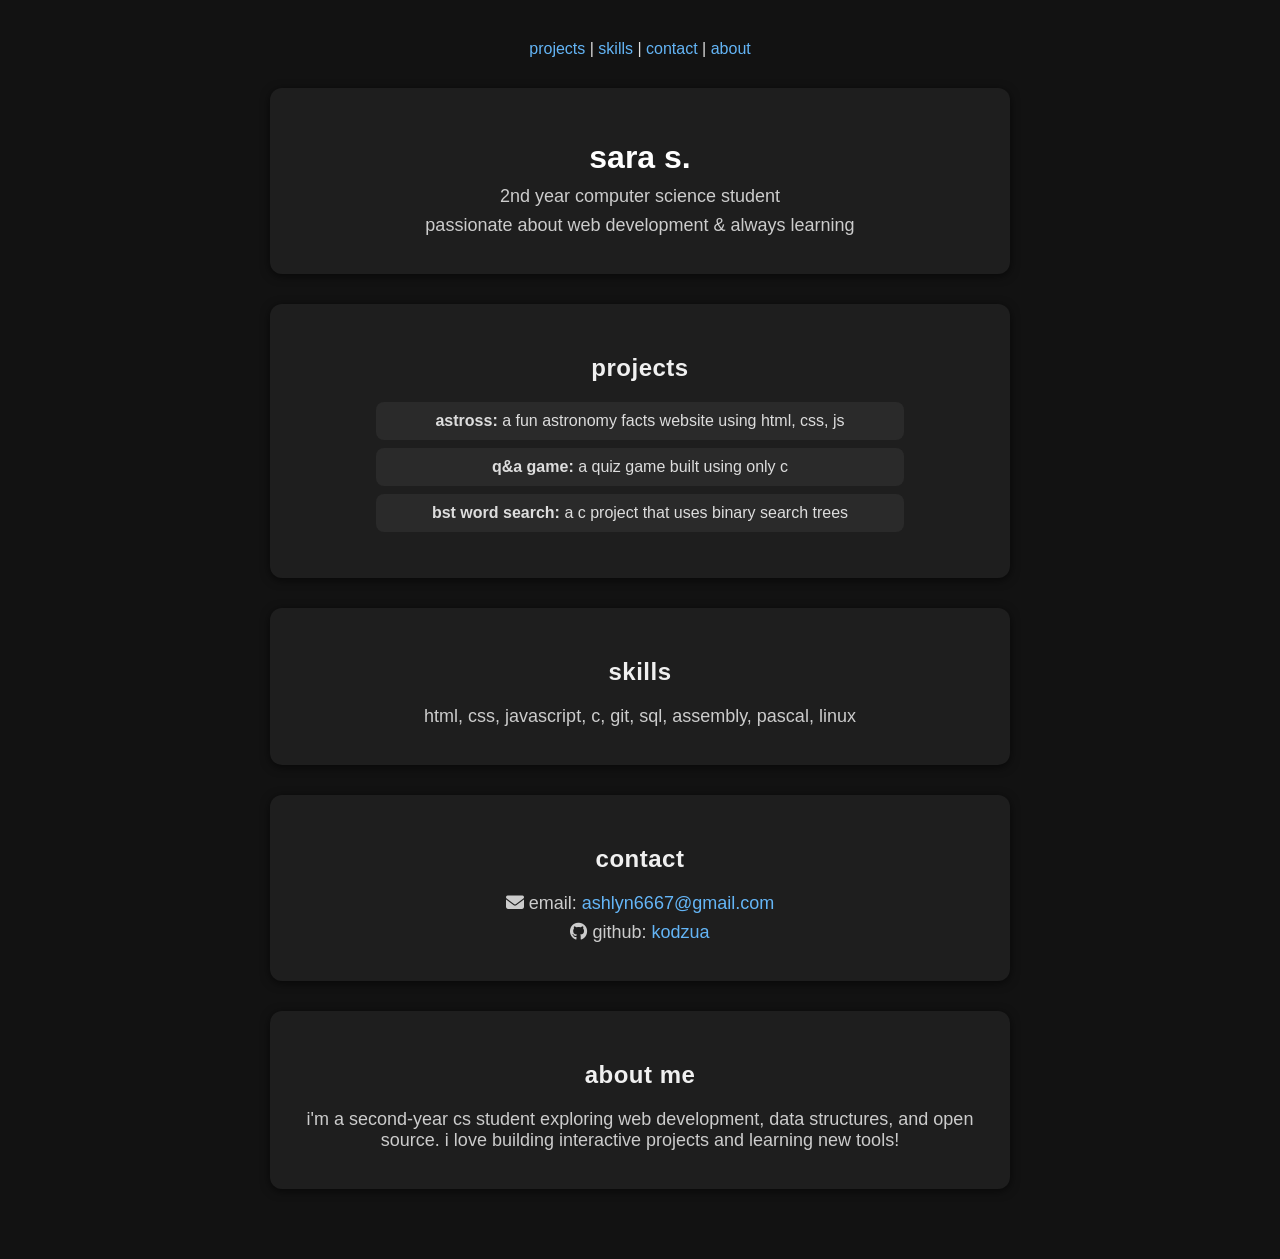
==== index.html @ be4f7c01 "Update and rename modified_portfolio.html to index.html" ====
<!DOCTYPE html>
<html>
  <head>
    <meta name="viewport" content="width=device-width, initial-scale=1.0">
    <meta charset="UTF-8" />
    <title>sara s. - portfolio</title>
    <link rel="stylesheet" href="https://cdnjs.cloudflare.com/ajax/libs/font-awesome/6.4.0/css/all.min.css">
    <style>
  body {
    font-family: sans-serif;
    background-color: #121212;
    padding: 40px 20px;
    margin: 0;
    text-align: center;
    color: #e0e0e0;
  }
  .section {
    background-color: #1e1e1e;
    margin: 30px auto;
    padding: 30px 20px;
    max-width: 700px;
    border-radius: 12px;
    box-shadow: 0 2px 10px rgba(0, 0, 0, 0.6);
  }
  h1 {
    color: #ffffff;
    margin-bottom: 10px;
  }
  h2 {
  color: #f0f0f0;
  font-weight: 600;
  letter-spacing: 0.5px;
}
  p {
    color: #cccccc;
    font-size: 18px;
    margin: 8px 0;
  }
  ul {
    list-style: none;
    padding: 0;
  }
  li {
    background-color: #2a2a2a;
    margin: 8px auto;
    padding: 10px 14px;
    border-radius: 8px;
    max-width: 500px;
    color: #ddd;
  }
  a {
    color: #64b5f6;
    text-decoration: none;
  }
  a:hover {
    text-decoration: underline;
  }
</style>
  </head>
  <body>
    <nav style="margin-bottom: 30px;">
    <a href="#projects">projects</a> | 
    <a href="#skills">skills</a> | 
    <a href="#contact">contact</a> | 
    <a href="#about">about</a>
    </nav>
    <div class="section intro">
      <h1>sara s.</h1>
      <p>2nd year computer science student</p>
      <p>passionate about web development & always learning</p>
    </div>
    <div id = "projects" class="section projects">
      <h2>projects</h2>
      <ul>
        <li><strong>astross:</strong> a fun astronomy facts website using html, css, js</li>
        <li><strong>q&a game:</strong> a quiz game built using only c</li>
        <li><strong>bst word search:</strong> a c project that uses binary search trees</li>
      </ul>
    </div>
    <div id = "skills" class="section skills">
      <h2>skills</h2>
      <p>html, css, javascript, c, git, sql, assembly, pascal, linux</p>
    </div>
    <div id = "contact" class="section contact">
      <h2>contact</h2>
      <p><i class="fas fa-envelope"></i> email: <a href="mailto:ashlyn6667@gmail.com">ashlyn6667@gmail.com</a></p>
      <p><i class="fab fa-github"></i> github: <a href="https://github.com/kodzua" target="_blank">kodzua</a></p>
    </div>
    <div id = "about" class="section about">
      <h2>about me</h2>
      <p>i'm a second-year cs student exploring web development, data structures, and open source. i love building interactive projects and learning new tools!</p>
    </div>
  </body>
</html>
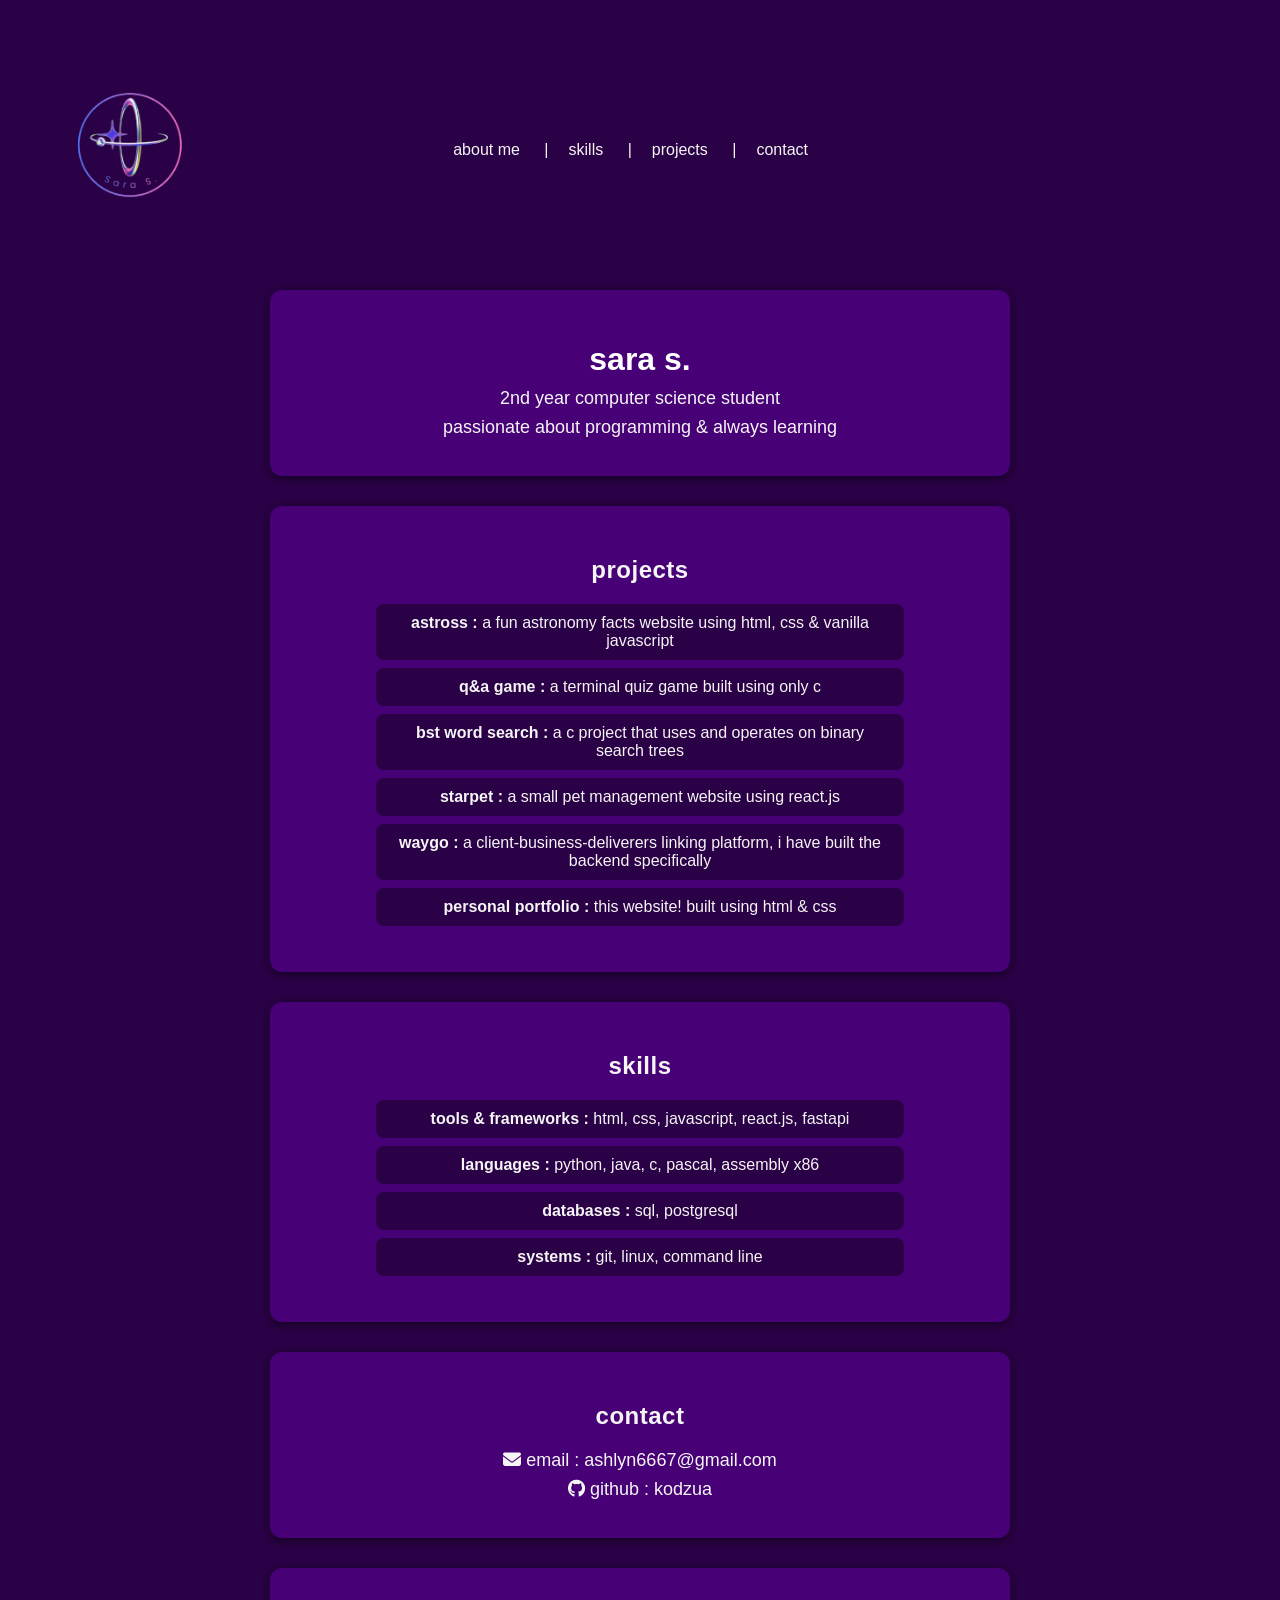
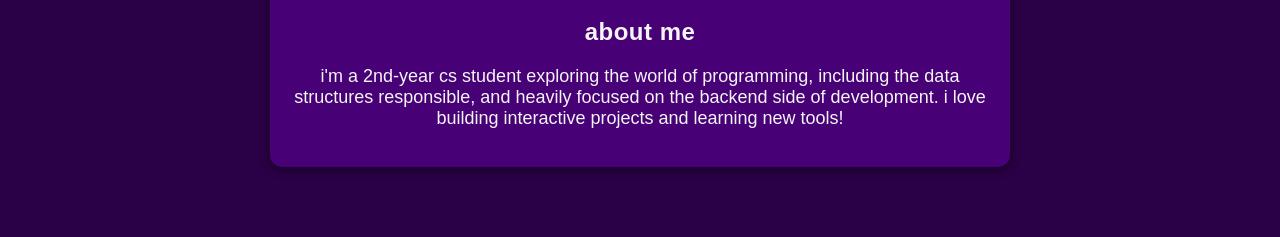
==== commit 36fae9d1: "portfolio redesign + addition of skills and projects" ====
--- a/index.html
+++ b/index.html
@@ -1,94 +1,55 @@
-<!DOCTYPE html>
-<html>
-  <head>
-    <meta name="viewport" content="width=device-width, initial-scale=1.0">
-    <meta charset="UTF-8" />
-    <title>sara s. - portfolio</title>
-    <link rel="stylesheet" href="https://cdnjs.cloudflare.com/ajax/libs/font-awesome/6.4.0/css/all.min.css">
-    <style>
-  body {
-    font-family: sans-serif;
-    background-color: #121212;
-    padding: 40px 20px;
-    margin: 0;
-    text-align: center;
-    color: #e0e0e0;
-  }
-  .section {
-    background-color: #1e1e1e;
-    margin: 30px auto;
-    padding: 30px 20px;
-    max-width: 700px;
-    border-radius: 12px;
-    box-shadow: 0 2px 10px rgba(0, 0, 0, 0.6);
-  }
-  h1 {
-    color: #ffffff;
-    margin-bottom: 10px;
-  }
-  h2 {
-  color: #f0f0f0;
-  font-weight: 600;
-  letter-spacing: 0.5px;
-}
-  p {
-    color: #cccccc;
-    font-size: 18px;
-    margin: 8px 0;
-  }
-  ul {
-    list-style: none;
-    padding: 0;
-  }
-  li {
-    background-color: #2a2a2a;
-    margin: 8px auto;
-    padding: 10px 14px;
-    border-radius: 8px;
-    max-width: 500px;
-    color: #ddd;
-  }
-  a {
-    color: #64b5f6;
-    text-decoration: none;
-  }
-  a:hover {
-    text-decoration: underline;
-  }
-</style>
-  </head>
-  <body>
-    <nav style="margin-bottom: 30px;">
-    <a href="#projects">projects</a> | 
-    <a href="#skills">skills</a> | 
-    <a href="#contact">contact</a> | 
-    <a href="#about">about</a>
-    </nav>
-    <div class="section intro">
-      <h1>sara s.</h1>
-      <p>2nd year computer science student</p>
-      <p>passionate about web development & always learning</p>
-    </div>
-    <div id = "projects" class="section projects">
-      <h2>projects</h2>
-      <ul>
-        <li><strong>astross:</strong> a fun astronomy facts website using html, css, js</li>
-        <li><strong>q&a game:</strong> a quiz game built using only c</li>
-        <li><strong>bst word search:</strong> a c project that uses binary search trees</li>
-      </ul>
-    </div>
-    <div id = "skills" class="section skills">
-      <h2>skills</h2>
-      <p>html, css, javascript, c, git, sql, assembly, pascal, linux</p>
-    </div>
-    <div id = "contact" class="section contact">
-      <h2>contact</h2>
-      <p><i class="fas fa-envelope"></i> email: <a href="mailto:ashlyn6667@gmail.com">ashlyn6667@gmail.com</a></p>
-      <p><i class="fab fa-github"></i> github: <a href="https://github.com/kodzua" target="_blank">kodzua</a></p>
-    </div>
-    <div id = "about" class="section about">
-      <h2>about me</h2>
-      <p>i'm a second-year cs student exploring web development, data structures, and open source. i love building interactive projects and learning new tools!</p>
-    </div>
-  </body>
-</html>
+<!DOCTYPE html>
+<html>
+  <head>
+    <meta name = "viewport" content = "width = device-width, initial-scale = 1.0">
+    <meta charset = "UTF-8" />
+    <title> sara s. - portfolio </title>
+    <link rel = "stylesheet" href = "https://cdnjs.cloudflare.com/ajax/libs/font-awesome/6.4.0/css/all.min.css">
+    <link rel = "stylesheet" href = "style.css">
+  </head>
+  <body>
+    <header>
+      <img src = "images/logoo.png" alt = "logo" class = "logo">
+      <nav class = "nav">
+        <a href = "#about"> about me </a>
+        <a href = "#skills"> skills </a>
+        <a href = "#projects"> projects </a>
+        <a href = "#contact"> contact </a>
+      </nav>
+    </header>
+    <div class = "section">
+      <h1> sara s. </h1>
+      <p> 2nd year computer science student </p>
+      <p> passionate about programming & always learning </p>
+    </div>
+    <div id = "projects" class = "section">
+      <h2> projects </h2>
+      <ul>
+        <li> <strong> astross : </strong> a fun astronomy facts website using html, css & vanilla javascript </li>
+        <li> <strong> q&a game : </strong> a terminal quiz game built using only c </li>
+        <li> <strong> bst word search : </strong> a c project that uses and operates on binary search trees </li>
+        <li> <strong> starpet : </strong> a small pet management website using react.js </li>
+        <li> <strong> waygo : </strong> a client-business-deliverers linking platform, i have built the backend specifically </li>
+        <li> <strong> personal portfolio : </strong> this website! built using html & css </li>
+      </ul>
+    </div>
+    <div id = "skills" class = "section">
+      <h2> skills </h2>
+      <ul>
+        <li> <strong> tools & frameworks : </strong> html, css, javascript, react.js, fastapi </li>
+        <li> <strong> languages : </strong> python, java, c, pascal, assembly x86 </li>
+        <li> <strong> databases : </strong> sql, postgresql </li>
+        <li> <strong> systems : </strong> git, linux, command line </li>
+      </ul>
+    </div>
+    <div id = "contact" class = "section">
+      <h2> contact </h2>
+      <p> <i class = "fas fa-envelope"> </i> email : <a href = "mailto:ashlyn6667@gmail.com"> ashlyn6667@gmail.com </a> </p>
+      <p> <i class = "fab fa-github"> </i> github : <a href = "https://github.com/kodzua" target = "_blank"> kodzua </a> </p>
+    </div>
+    <div id = "about" class = "section">
+      <h2> about me </h2>
+      <p> i'm a 2nd-year cs student exploring the world of programming, including the data structures responsible, and heavily focused on the backend side of development. i love building interactive projects and learning new tools! </p>
+    </div>
+  </body>
+</html>
--- a/style.css
+++ b/style.css
@@ -0,0 +1,69 @@
+body {
+    font-family : sans-serif;
+    background-color : rgb(42, 0, 70);
+    padding : 40px 20px;
+    margin : 0;
+    text-align : center;
+    color : white;
+    }
+.section {
+    background-color : rgb(71, 0, 118);
+    margin : 30px auto;
+    padding : 30px 20px;
+    max-width : 700px;
+    border-radius : 12px;
+    box-shadow : 0 2px 10px rgba(0, 0, 0, 0.6);
+    }
+h1 {
+    color : white;
+    margin-bottom : 10px;
+    }
+h2 {
+    color : whitesmoke;
+    font-weight : 600;
+    letter-spacing : 0.5px;
+    }
+p {
+    color : whitesmoke;
+    font-size : 18px;
+    margin : 8px 0;
+    }
+ul {
+    list-style : none;
+    padding : 0;
+    }
+li {
+    background-color : rgb(42, 0, 70);
+    margin : 8px auto;
+    padding : 10px 14px;
+    border-radius : 8px;
+    max-width : 500px;
+    color : whitesmoke;
+    }
+a {
+    color : whitesmoke;
+    text-decoration : none;
+    }
+a:hover {
+    text-decoration : underline;
+    }
+nav {
+    display : flex;
+    justify-content : center; /* exclusive to flexbox */
+    gap : 20px;
+    margin-right : 452px;
+    }
+nav a:not(:last-child)::after {
+    content : "|";
+    margin-left : 20px;
+    }
+header {
+    display : flex;
+    justify-content : space-between;
+    align-items : center;
+    margin-bottom : 10px;
+    }
+.logo {
+    height : 220px;
+    width : auto;
+    }
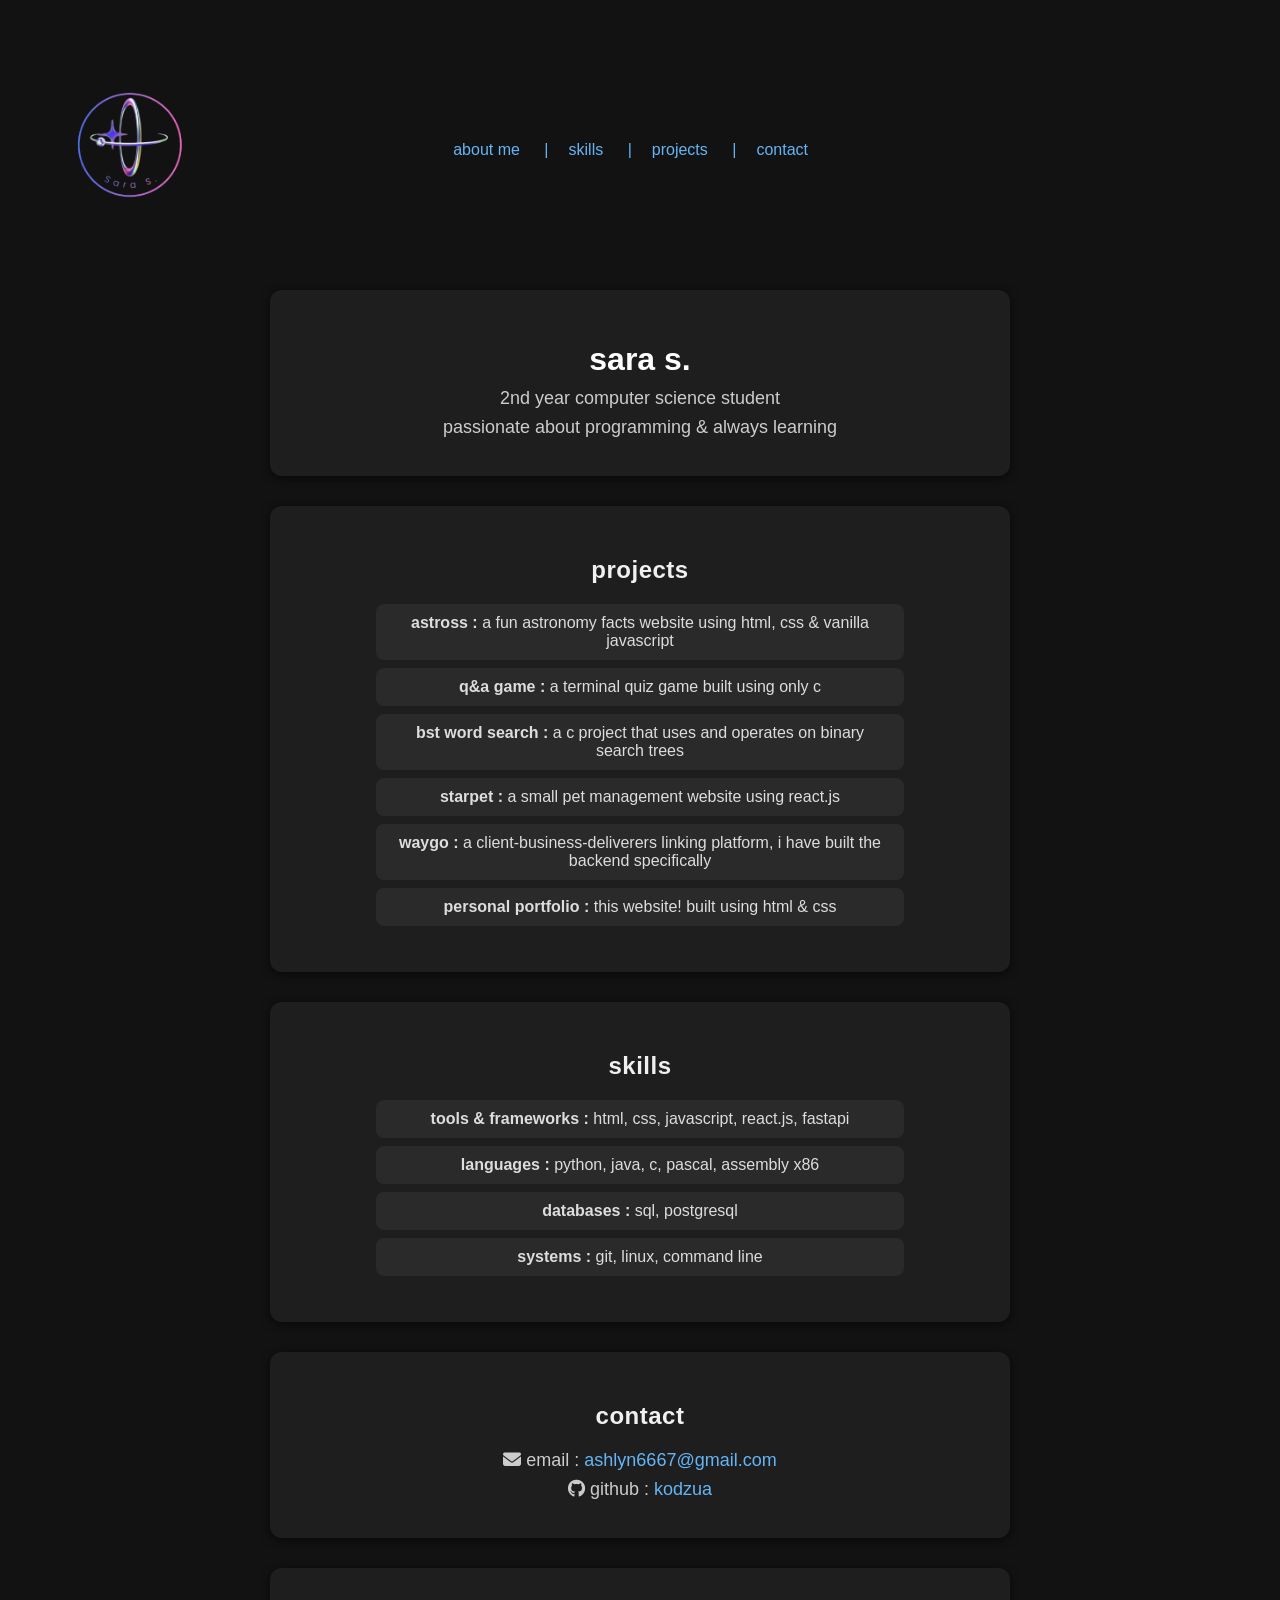
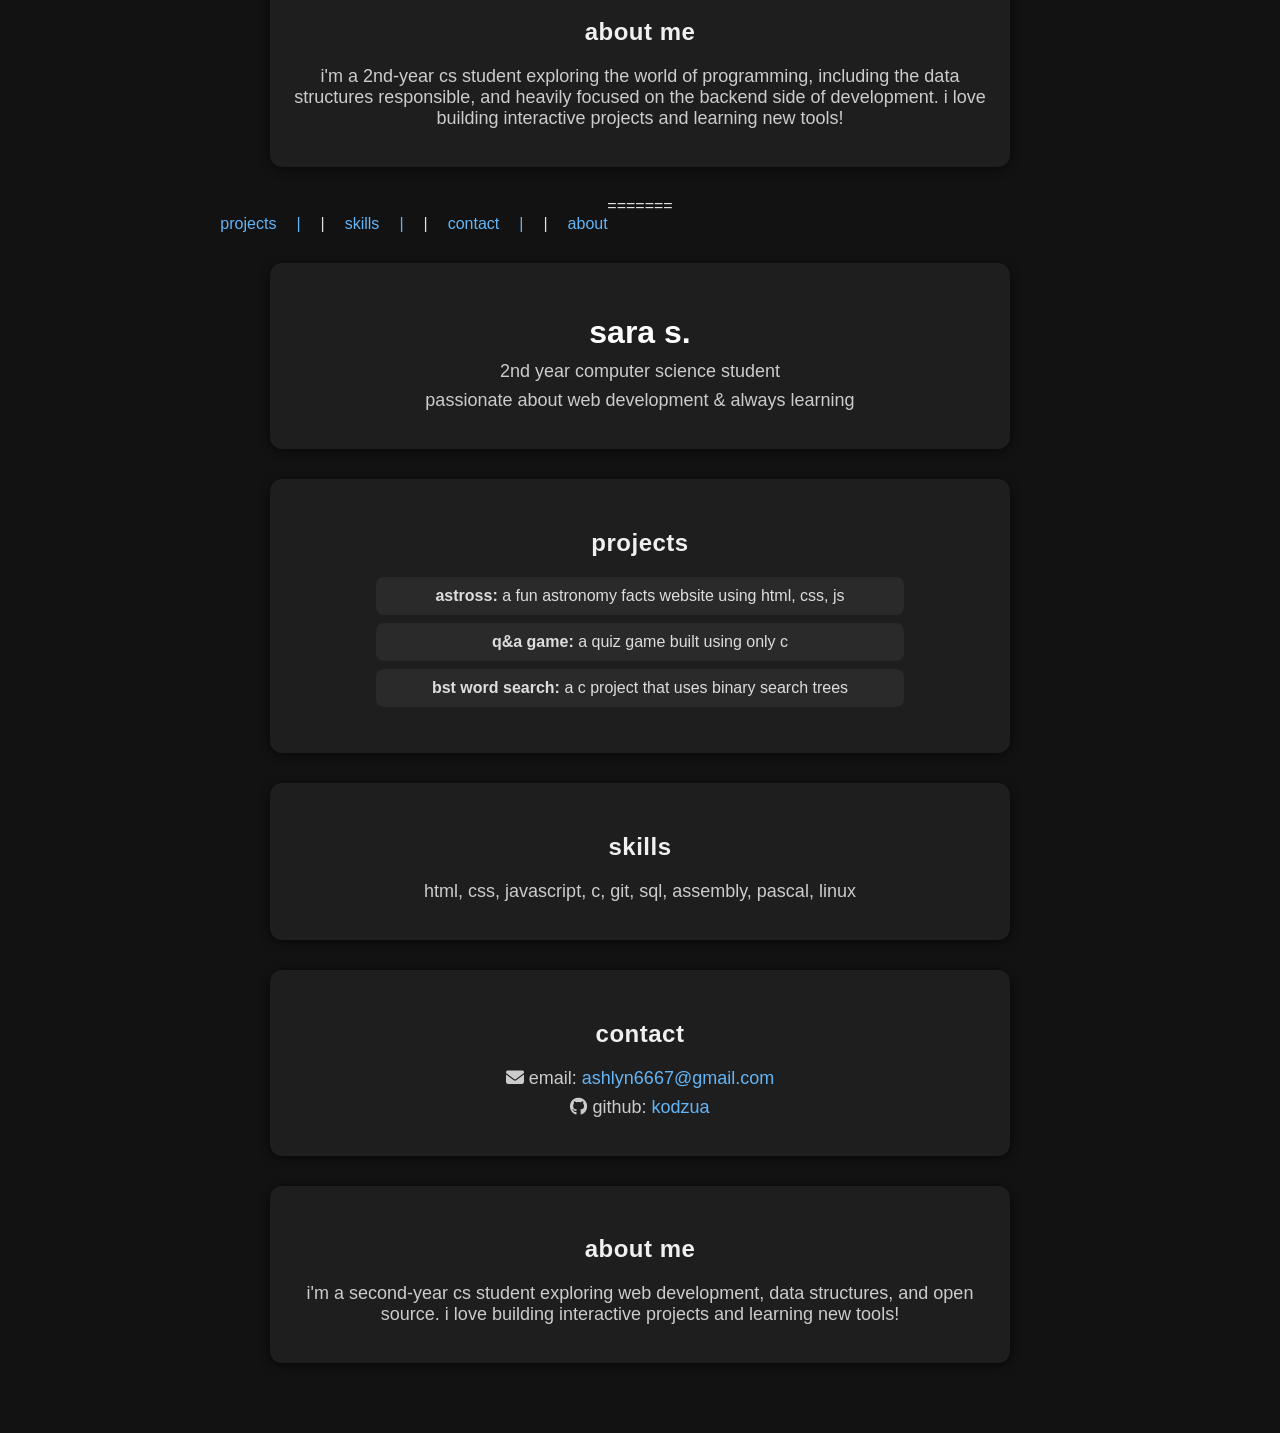
==== commit 21260af9: "resolve merge conflict" ====
--- a/index.html
+++ b/index.html
@@ -53,3 +53,99 @@
     </div>
   </body>
 </html>
+=======
+<!DOCTYPE html>
+<html>
+  <head>
+    <meta name="viewport" content="width=device-width, initial-scale=1.0">
+    <meta charset="UTF-8" />
+    <title>sara s. - portfolio</title>
+    <link rel="stylesheet" href="https://cdnjs.cloudflare.com/ajax/libs/font-awesome/6.4.0/css/all.min.css">
+    <style>
+  body {
+    font-family: sans-serif;
+    background-color: #121212;
+    padding: 40px 20px;
+    margin: 0;
+    text-align: center;
+    color: #e0e0e0;
+  }
+  .section {
+    background-color: #1e1e1e;
+    margin: 30px auto;
+    padding: 30px 20px;
+    max-width: 700px;
+    border-radius: 12px;
+    box-shadow: 0 2px 10px rgba(0, 0, 0, 0.6);
+  }
+  h1 {
+    color: #ffffff;
+    margin-bottom: 10px;
+  }
+  h2 {
+  color: #f0f0f0;
+  font-weight: 600;
+  letter-spacing: 0.5px;
+}
+  p {
+    color: #cccccc;
+    font-size: 18px;
+    margin: 8px 0;
+  }
+  ul {
+    list-style: none;
+    padding: 0;
+  }
+  li {
+    background-color: #2a2a2a;
+    margin: 8px auto;
+    padding: 10px 14px;
+    border-radius: 8px;
+    max-width: 500px;
+    color: #ddd;
+  }
+  a {
+    color: #64b5f6;
+    text-decoration: none;
+  }
+  a:hover {
+    text-decoration: underline;
+  }
+</style>
+  </head>
+  <body>
+    <nav style="margin-bottom: 30px;">
+    <a href="#projects">projects</a> | 
+    <a href="#skills">skills</a> | 
+    <a href="#contact">contact</a> | 
+    <a href="#about">about</a>
+    </nav>
+    <div class="section intro">
+      <h1>sara s.</h1>
+      <p>2nd year computer science student</p>
+      <p>passionate about web development & always learning</p>
+    </div>
+    <div id = "projects" class="section projects">
+      <h2>projects</h2>
+      <ul>
+        <li><strong>astross:</strong> a fun astronomy facts website using html, css, js</li>
+        <li><strong>q&a game:</strong> a quiz game built using only c</li>
+        <li><strong>bst word search:</strong> a c project that uses binary search trees</li>
+      </ul>
+    </div>
+    <div id = "skills" class="section skills">
+      <h2>skills</h2>
+      <p>html, css, javascript, c, git, sql, assembly, pascal, linux</p>
+    </div>
+    <div id = "contact" class="section contact">
+      <h2>contact</h2>
+      <p><i class="fas fa-envelope"></i> email: <a href="mailto:ashlyn6667@gmail.com">ashlyn6667@gmail.com</a></p>
+      <p><i class="fab fa-github"></i> github: <a href="https://github.com/kodzua" target="_blank">kodzua</a></p>
+    </div>
+    <div id = "about" class="section about">
+      <h2>about me</h2>
+      <p>i'm a second-year cs student exploring web development, data structures, and open source. i love building interactive projects and learning new tools!</p>
+    </div>
+  </body>
+</html>
+
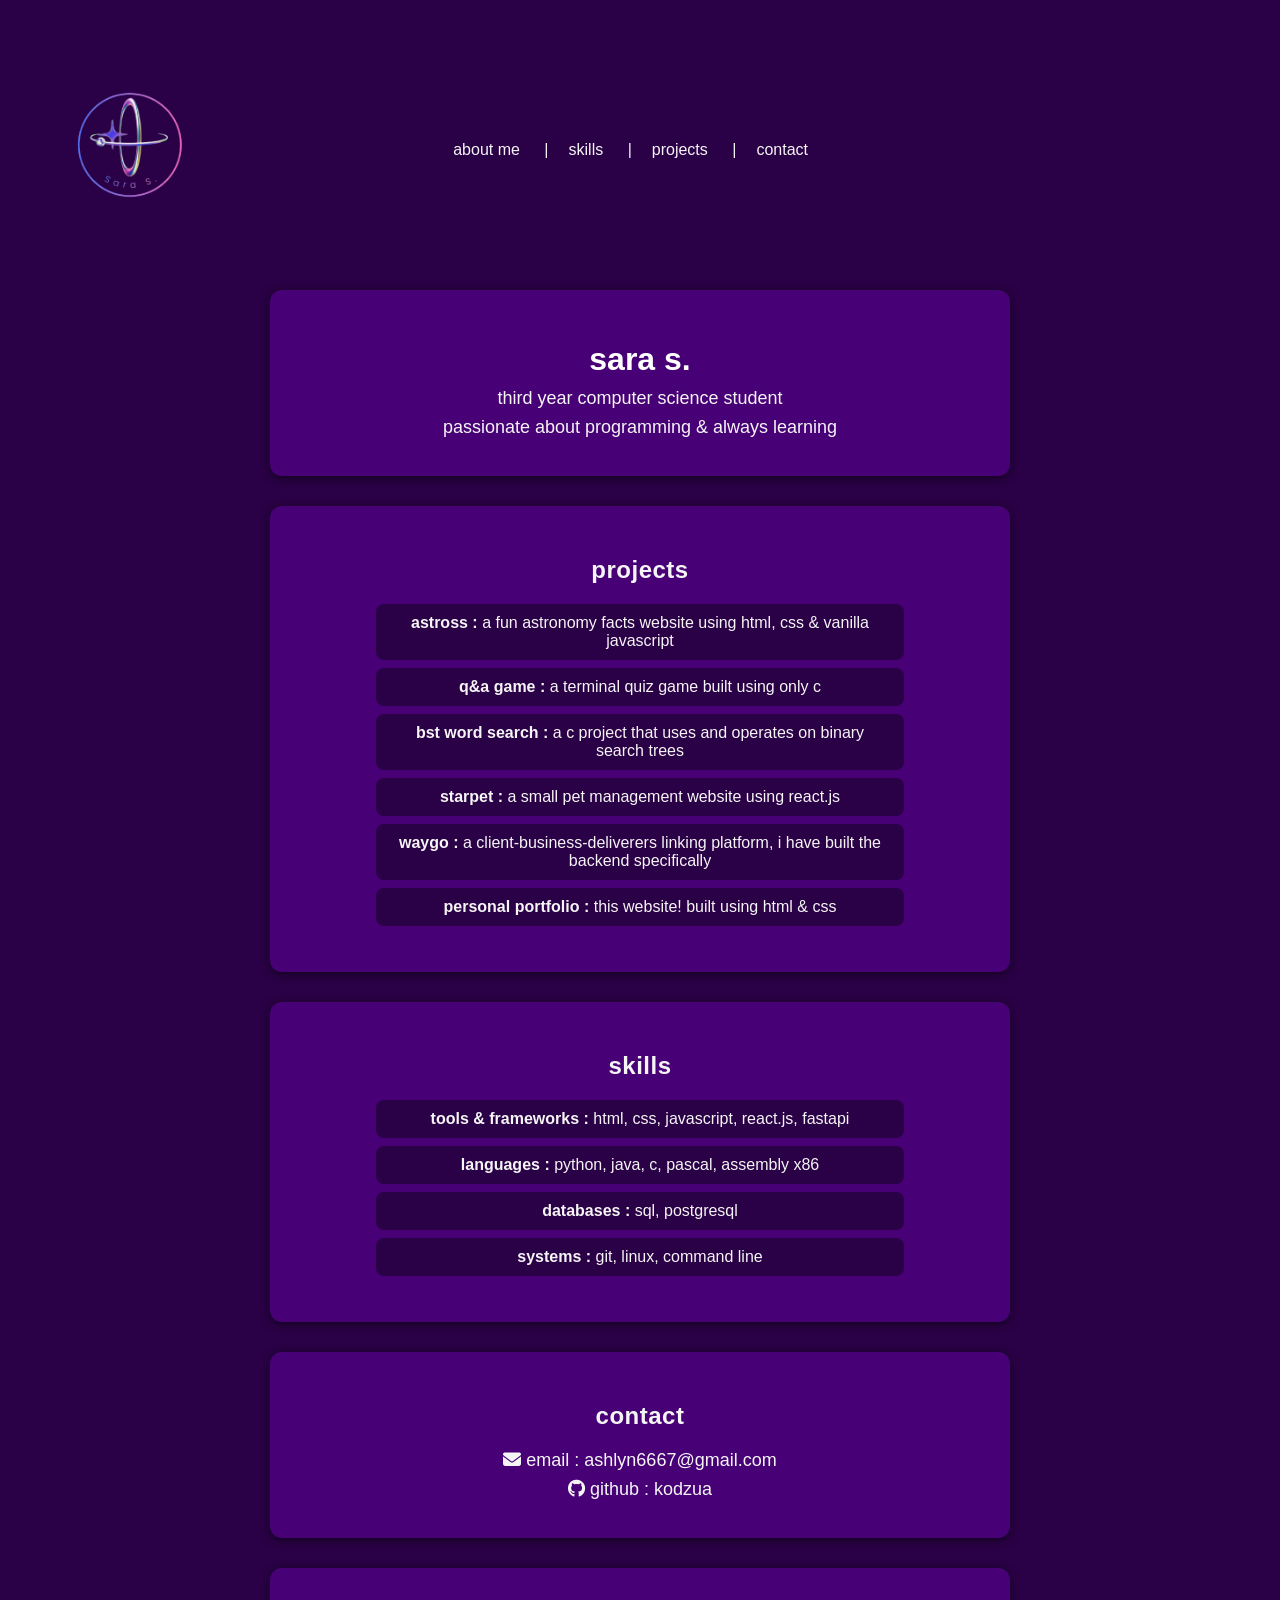
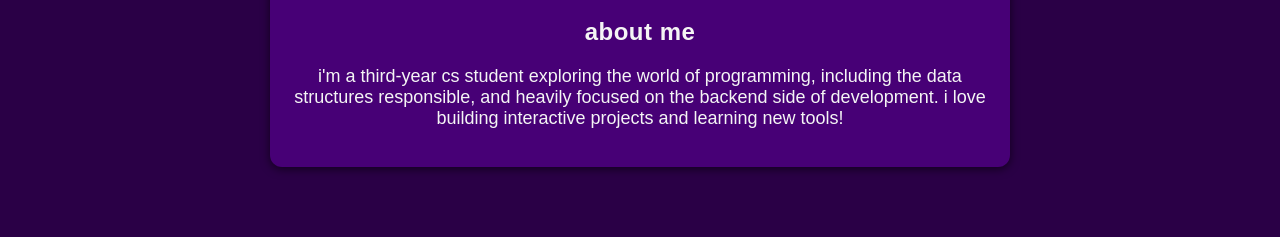
==== commit 8a99bfc2: "adjusted academic year" ====
--- a/index.html
+++ b/index.html
@@ -19,7 +19,7 @@
     </header>
     <div class = "section">
       <h1> sara s. </h1>
-      <p> 2nd year computer science student </p>
+      <p> third year computer science student </p>
       <p> passionate about programming & always learning </p>
     </div>
     <div id = "projects" class = "section">
@@ -49,103 +49,7 @@
     </div>
     <div id = "about" class = "section">
       <h2> about me </h2>
-      <p> i'm a 2nd-year cs student exploring the world of programming, including the data structures responsible, and heavily focused on the backend side of development. i love building interactive projects and learning new tools! </p>
+      <p> i'm a third-year cs student exploring the world of programming, including the data structures responsible, and heavily focused on the backend side of development. i love building interactive projects and learning new tools! </p>
     </div>
   </body>
-</html>
-=======
-<!DOCTYPE html>
-<html>
-  <head>
-    <meta name="viewport" content="width=device-width, initial-scale=1.0">
-    <meta charset="UTF-8" />
-    <title>sara s. - portfolio</title>
-    <link rel="stylesheet" href="https://cdnjs.cloudflare.com/ajax/libs/font-awesome/6.4.0/css/all.min.css">
-    <style>
-  body {
-    font-family: sans-serif;
-    background-color: #121212;
-    padding: 40px 20px;
-    margin: 0;
-    text-align: center;
-    color: #e0e0e0;
-  }
-  .section {
-    background-color: #1e1e1e;
-    margin: 30px auto;
-    padding: 30px 20px;
-    max-width: 700px;
-    border-radius: 12px;
-    box-shadow: 0 2px 10px rgba(0, 0, 0, 0.6);
-  }
-  h1 {
-    color: #ffffff;
-    margin-bottom: 10px;
-  }
-  h2 {
-  color: #f0f0f0;
-  font-weight: 600;
-  letter-spacing: 0.5px;
-}
-  p {
-    color: #cccccc;
-    font-size: 18px;
-    margin: 8px 0;
-  }
-  ul {
-    list-style: none;
-    padding: 0;
-  }
-  li {
-    background-color: #2a2a2a;
-    margin: 8px auto;
-    padding: 10px 14px;
-    border-radius: 8px;
-    max-width: 500px;
-    color: #ddd;
-  }
-  a {
-    color: #64b5f6;
-    text-decoration: none;
-  }
-  a:hover {
-    text-decoration: underline;
-  }
-</style>
-  </head>
-  <body>
-    <nav style="margin-bottom: 30px;">
-    <a href="#projects">projects</a> | 
-    <a href="#skills">skills</a> | 
-    <a href="#contact">contact</a> | 
-    <a href="#about">about</a>
-    </nav>
-    <div class="section intro">
-      <h1>sara s.</h1>
-      <p>2nd year computer science student</p>
-      <p>passionate about web development & always learning</p>
-    </div>
-    <div id = "projects" class="section projects">
-      <h2>projects</h2>
-      <ul>
-        <li><strong>astross:</strong> a fun astronomy facts website using html, css, js</li>
-        <li><strong>q&a game:</strong> a quiz game built using only c</li>
-        <li><strong>bst word search:</strong> a c project that uses binary search trees</li>
-      </ul>
-    </div>
-    <div id = "skills" class="section skills">
-      <h2>skills</h2>
-      <p>html, css, javascript, c, git, sql, assembly, pascal, linux</p>
-    </div>
-    <div id = "contact" class="section contact">
-      <h2>contact</h2>
-      <p><i class="fas fa-envelope"></i> email: <a href="mailto:ashlyn6667@gmail.com">ashlyn6667@gmail.com</a></p>
-      <p><i class="fab fa-github"></i> github: <a href="https://github.com/kodzua" target="_blank">kodzua</a></p>
-    </div>
-    <div id = "about" class="section about">
-      <h2>about me</h2>
-      <p>i'm a second-year cs student exploring web development, data structures, and open source. i love building interactive projects and learning new tools!</p>
-    </div>
-  </body>
-</html>
-
+</html>
